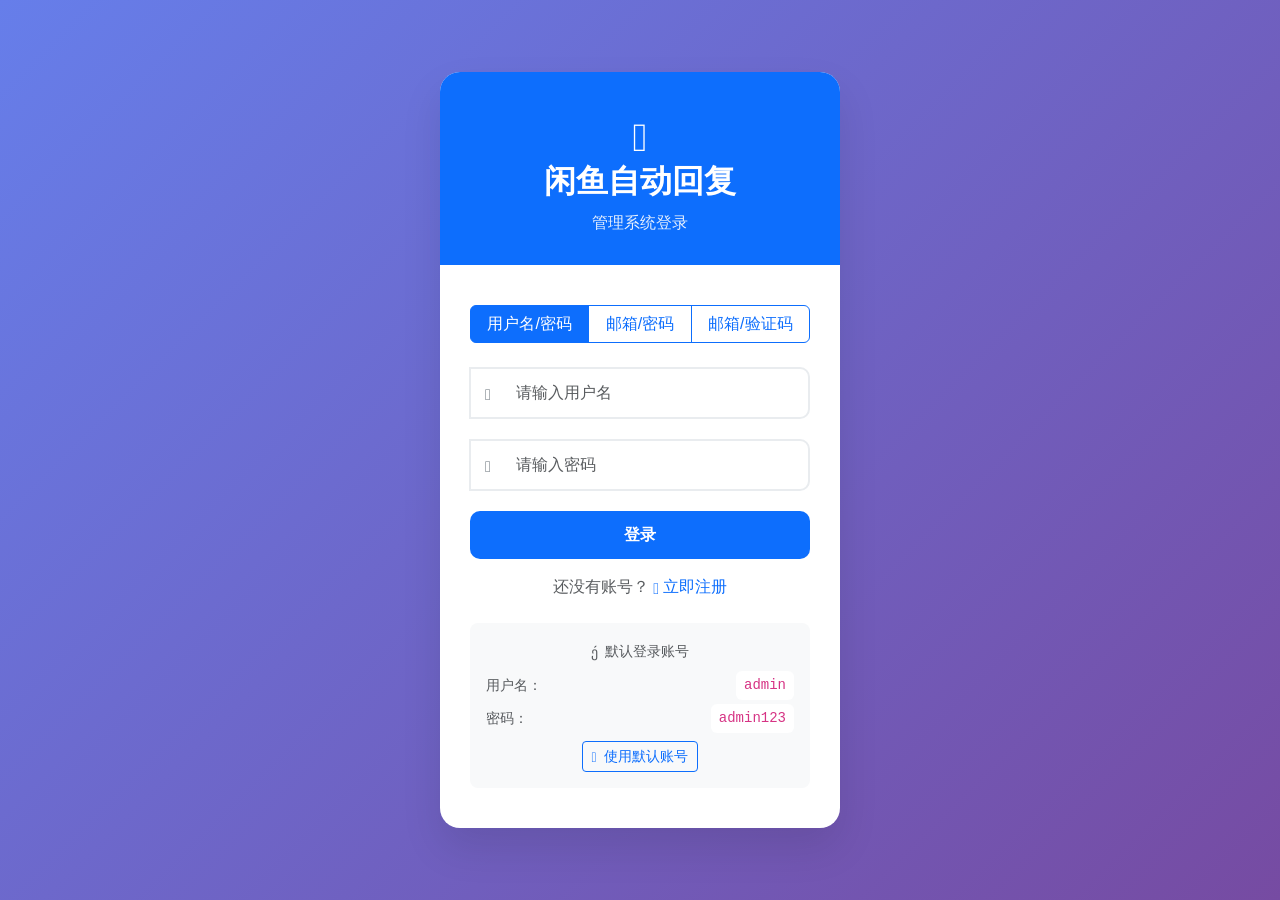
==== static/login.html @ e3ad2440 "安全加固 + 一键部署完善" ====
<!DOCTYPE html>
<html lang="zh-CN">
<head>
  <meta charset="UTF-8">
  <meta name="viewport" content="width=device-width, initial-scale=1.0">
  <title>登录 - 闲鱼自动回复管理系统</title>
  <link rel="stylesheet" href="/static/lib/bootstrap/bootstrap.min.css">
  <link rel="stylesheet" href="/static/lib/bootstrap-icons/bootstrap-icons.css">
  <style>
    :root {
      --primary-color: #0d6efd;
      --secondary-color: #6c757d;
      --success-color: #198754;
      --danger-color: #dc3545;
    }
    
    body {
      font-family: 'Segoe UI', Tahoma, Geneva, Verdana, sans-serif;
      background: linear-gradient(135deg, #667eea 0%, #764ba2 100%);
      min-height: 100vh;
      display: flex;
      align-items: center;
      justify-content: center;
    }
    
    .login-container {
      background: white;
      border-radius: 20px;
      box-shadow: 0 20px 40px rgba(0,0,0,0.1);
      overflow: hidden;
      width: 100%;
      max-width: 400px;
    }
    
    .login-header {
      background: var(--primary-color);
      color: white;
      padding: 30px;
      text-align: center;
    }
    
    .login-header h2 {
      margin: 0;
      font-weight: 600;
    }
    
    .login-header p {
      margin: 10px 0 0 0;
      opacity: 0.9;
    }
    
    .login-body {
      padding: 40px 30px;
    }
    
    .form-control {
      border-radius: 10px;
      border: 2px solid #e9ecef;
      padding: 12px 15px;
      font-size: 16px;
      transition: all 0.3s ease;
    }
    
    .form-control:focus {
      border-color: var(--primary-color);
      box-shadow: 0 0 0 0.25rem rgba(13, 110, 253, 0.25);
    }
    
    .btn-login {
      background: var(--primary-color);
      border: none;
      border-radius: 10px;
      padding: 12px;
      font-size: 16px;
      font-weight: 600;
      width: 100%;
      transition: all 0.3s ease;
    }
    
    .btn-login:hover {
      background: #0b5ed7;
      transform: translateY(-2px);
    }
    
    .input-group {
      position: relative;
      margin-bottom: 20px;
    }
    
    .input-group i {
      position: absolute;
      left: 15px;
      top: 50%;
      transform: translateY(-50%);
      color: var(--secondary-color);
      z-index: 10;
    }
    
    .input-group .form-control {
      padding-left: 45px;
    }
    
    .alert {
      border-radius: 10px;
      border: none;
    }
    
    .loading {
      display: none;
    }
    
    .loading.show {
      display: inline-block;
    }
  </style>
</head>
<body>
  <div class="login-container">
    <div class="login-header">
      <i class="bi bi-chat-dots-fill fs-1 mb-3"></i>
      <h2>闲鱼自动回复</h2>
      <p>管理系统登录</p>
    </div>
    
    <div class="login-body">
      <!-- 登录方式选择 -->
      <div class="login-tabs mb-4">
        <div class="btn-group w-100" role="group">
          <input type="radio" class="btn-check" name="loginType" id="usernameLogin" value="username" checked>
          <label class="btn btn-outline-primary" for="usernameLogin">用户名/密码</label>

          <input type="radio" class="btn-check" name="loginType" id="emailPasswordLogin" value="email-password">
          <label class="btn btn-outline-primary" for="emailPasswordLogin">邮箱/密码</label>

          <input type="radio" class="btn-check" name="loginType" id="emailCodeLogin" value="email-code">
          <label class="btn btn-outline-primary" for="emailCodeLogin">邮箱/验证码</label>
        </div>
      </div>

      <form id="loginForm">
        <!-- 用户名/密码登录 -->
        <div id="usernameLoginForm" class="login-form-section">
          <div class="input-group">
            <i class="bi bi-person-fill"></i>
            <input type="text" class="form-control" id="username" placeholder="请输入用户名">
          </div>

          <div class="input-group">
            <i class="bi bi-lock-fill"></i>
            <input type="password" class="form-control" id="password" placeholder="请输入密码">
          </div>
        </div>

        <!-- 邮箱/密码登录 -->
        <div id="emailPasswordLoginForm" class="login-form-section" style="display: none;">
          <div class="input-group">
            <i class="bi bi-envelope-fill"></i>
            <input type="email" class="form-control" id="emailForPassword" placeholder="请输入邮箱地址">
          </div>

          <div class="input-group">
            <i class="bi bi-lock-fill"></i>
            <input type="password" class="form-control" id="emailPassword" placeholder="请输入密码">
          </div>
        </div>

        <!-- 邮箱/验证码登录 -->
        <div id="emailCodeLoginForm" class="login-form-section" style="display: none;">
          <div class="input-group">
            <i class="bi bi-envelope-fill"></i>
            <input type="email" class="form-control" id="emailForCode" placeholder="请输入邮箱地址">
          </div>

          <!-- 图形验证码 -->
          <div class="mb-3">
            <label class="form-label">图形验证码</label>
            <div class="row g-2">
              <div class="col-7">
                <input type="text" class="form-control" id="captchaCode" placeholder="输入4位验证码" maxlength="4">
              </div>
              <div class="col-5">
                <div class="captcha-container" style="position: relative;">
                  <img id="captchaImage" src="" alt="图形验证码"
                       style="width: 100%; height: 38px; border: 1px solid #ddd; border-radius: 5px; cursor: pointer;"
                       onclick="refreshCaptcha()">
                  <div id="captchaLoading" class="text-center" style="display: none; position: absolute; top: 50%; left: 50%; transform: translate(-50%, -50%);">
                    <div class="spinner-border spinner-border-sm" role="status"></div>
                  </div>
                </div>
              </div>
            </div>
            <div class="form-text">
              <span id="captchaStatus">请输入图形验证码，点击图片可刷新</span>
            </div>
          </div>

          <!-- 邮箱验证码 -->
          <div class="input-group">
            <input type="text" class="form-control" id="verificationCode" placeholder="输入6位验证码" maxlength="6">
            <button type="button" class="btn btn-outline-secondary" id="sendCodeBtn" onclick="sendVerificationCode()" disabled>
              发送验证码
            </button>
          </div>
          <div class="form-text mb-3">
            <span id="codeStatus">请先验证图形验证码</span>
          </div>
        </div>

        <div id="errorAlert" class="alert alert-danger d-none" role="alert">
          <i class="bi bi-exclamation-triangle-fill me-2"></i>
          <span id="errorMessage"></span>
        </div>

        <button type="submit" class="btn btn-primary btn-login">
          <span class="loading spinner-border spinner-border-sm me-2" role="status"></span>
          <span id="loginText">登录</span>
        </button>
      </form>

      <!-- 注册链接 -->
      <div id="registerSection" class="text-center mt-3">
        <span class="text-muted">还没有账号？</span>
        <a href="/register.html" class="text-decoration-none">
          <i class="bi bi-person-plus me-1"></i>立即注册
        </a>
      </div>

      <!-- 默认账号提示 -->
      <div id="defaultLoginInfo" class="mt-4 p-3 bg-light rounded-3">
        <div class="text-center">
          <small class="text-muted">
            <i class="bi bi-info-circle me-1"></i>
            默认登录账号
          </small>
        </div>
        <div class="mt-2">
          <div class="d-flex justify-content-between align-items-center mb-1">
            <small class="text-muted">用户名：</small>
            <code class="bg-white px-2 py-1 rounded">admin</code>
          </div>
          <div class="d-flex justify-content-between align-items-center">
            <small class="text-muted">密码：</small>
            <code class="bg-white px-2 py-1 rounded">admin123</code>
          </div>
        </div>
        <div class="text-center mt-2">
          <button type="button" class="btn btn-sm btn-outline-primary" onclick="fillDefaultCredentials()">
            <i class="bi bi-arrow-down-circle me-1"></i>
            使用默认账号
          </button>
        </div>
      </div>

    </div>
  </div>

  <script src="/static/lib/bootstrap/bootstrap.bundle.min.js"></script>
  <script>
    const loginForm = document.getElementById('loginForm');
    const errorAlert = document.getElementById('errorAlert');
    const errorMessage = document.getElementById('errorMessage');
    const loading = document.querySelector('.loading');
    const loginText = document.getElementById('loginText');
    
    function showError(message) {
      errorMessage.textContent = message;
      errorAlert.classList.remove('d-none');
    }
    
    function hideError() {
      errorAlert.classList.add('d-none');
    }
    
    function setLoading(isLoading) {
      if (isLoading) {
        loading.classList.add('show');
        loginText.textContent = '登录中...';
        loginForm.querySelector('button').disabled = true;
      } else {
        loading.classList.remove('show');
        loginText.textContent = '登录';
        loginForm.querySelector('button').disabled = false;
      }
    }

    // 填充默认登录凭据
    function fillDefaultCredentials() {
      document.getElementById('username').value = 'admin';
      document.getElementById('password').value = 'admin123';
      hideError();

      // 添加一个小动画效果
      const usernameInput = document.getElementById('username');
      const passwordInput = document.getElementById('password');

      usernameInput.style.backgroundColor = '#e3f2fd';
      passwordInput.style.backgroundColor = '#e3f2fd';

      setTimeout(() => {
        usernameInput.style.backgroundColor = '';
        passwordInput.style.backgroundColor = '';
      }, 1000);
    }
    
    loginForm.addEventListener('submit', async (e) => {
      e.preventDefault();
      hideError();
      setLoading(true);

      const loginType = document.querySelector('input[name="loginType"]:checked').value;
      let loginData = {};

      try {
        if (loginType === 'username') {
          const username = document.getElementById('username').value;
          const password = document.getElementById('password').value;

          if (!username || !password) {
            showError('请输入用户名和密码');
            return;
          }

          loginData = { username, password };
        } else if (loginType === 'email-password') {
          const email = document.getElementById('emailForPassword').value;
          const password = document.getElementById('emailPassword').value;

          if (!email || !password) {
            showError('请输入邮箱和密码');
            return;
          }

          if (!validateEmail(email)) {
            showError('请输入有效的邮箱地址');
            return;
          }

          loginData = { email, password };
        } else if (loginType === 'email-code') {
          const email = document.getElementById('emailForCode').value;
          const verificationCode = document.getElementById('verificationCode').value;

          if (!captchaVerified) {
            showError('请先验证图形验证码');
            return;
          }

          if (!email) {
            showError('请输入邮箱地址');
            return;
          }

          if (!validateEmail(email)) {
            showError('请输入有效的邮箱地址');
            return;
          }

          if (!verificationCode || verificationCode.length !== 6) {
            showError('请输入6位验证码');
            return;
          }

          loginData = { email, verification_code: verificationCode };
        }

        const response = await fetch('/login', {
          method: 'POST',
          headers: {
            'Content-Type': 'application/json',
          },
          body: JSON.stringify(loginData)
        });

        const result = await response.json();

        if (result.success) {
          // 保存token到localStorage
          localStorage.setItem('auth_token', result.token);

          // 保存用户信息到localStorage
          const userInfo = {
            user_id: result.user_id,
            username: result.username,
            is_admin: result.is_admin
          };
          localStorage.setItem('user_info', JSON.stringify(userInfo));

          // 检查是否有重定向URL
          const redirectUrl = localStorage.getItem('redirectAfterLogin');
          if (redirectUrl) {
            // 清除重定向URL
            localStorage.removeItem('redirectAfterLogin');
            // 跳转到原来的页面
            window.location.href = redirectUrl;
          } else {
            // 默认跳转到管理页面
            window.location.href = '/admin';
          }
        } else {
          showError(result.message);
        }
      } catch (error) {
        showError('登录失败，请检查网络连接');
      } finally {
        setLoading(false);
      }
    });
    
    // 检查是否已经登录
    const token = localStorage.getItem('auth_token');
    if (token) {
      // 验证token是否有效
      fetch('/verify', {
        headers: {
          'Authorization': `Bearer ${token}`
        }
      })
      .then(response => response.json())
      .then(result => {
        if (result.authenticated) {
          window.location.href = '/admin';
        }
      })
      .catch(() => {
        // token无效，清除
        localStorage.removeItem('auth_token');
      });
    }

    // 登录方式切换相关变量
    let captchaVerified = false;
    let countdownTimer = null;
    let countdownSeconds = 0;
    let sessionId = generateSessionId();

    // 生成会话ID
    function generateSessionId() {
      return 'session_' + Math.random().toString(36).substr(2, 9) + '_' + Date.now();
    }

    // 登录方式切换
    function switchLoginType() {
      const loginType = document.querySelector('input[name="loginType"]:checked').value;

      // 隐藏所有表单
      document.querySelectorAll('.login-form-section').forEach(section => {
        section.style.display = 'none';
      });

      // 显示对应表单
      if (loginType === 'username') {
        document.getElementById('usernameLoginForm').style.display = 'block';
      } else if (loginType === 'email-password') {
        document.getElementById('emailPasswordLoginForm').style.display = 'block';
      } else if (loginType === 'email-code') {
        document.getElementById('emailCodeLoginForm').style.display = 'block';
        // 每次切换到邮箱验证码登录时都加载验证码
        loadCaptcha();
      }

      hideError();
    }

    // 加载图形验证码
    async function loadCaptcha() {
      const captchaImage = document.getElementById('captchaImage');
      const captchaLoading = document.getElementById('captchaLoading');
      const captchaStatus = document.getElementById('captchaStatus');

      captchaLoading.style.display = 'block';
      captchaImage.style.display = 'none';

      try {
        const response = await fetch('/generate-captcha', {
          method: 'POST',
          headers: {
            'Content-Type': 'application/json'
          },
          body: JSON.stringify({ session_id: sessionId })
        });

        const result = await response.json();

        if (result.success) {
          captchaImage.src = result.captcha_image;
          captchaStatus.textContent = '请输入图形验证码，点击图片可刷新';
          captchaVerified = false;
          updateSendCodeButton();
        } else {
          captchaStatus.textContent = '图形验证码加载失败，请刷新页面重试';
        }
      } catch (error) {
        console.error('加载图形验证码失败:', error);
        captchaStatus.textContent = '图形验证码加载失败，请检查网络连接';
      } finally {
        captchaLoading.style.display = 'none';
        captchaImage.style.display = 'block';
      }
    }

    // 刷新图形验证码
    function refreshCaptcha() {
      loadCaptcha();
    }

    // 验证图形验证码
    async function verifyCaptcha() {
      const captchaCode = document.getElementById('captchaCode').value.trim();
      const captchaStatus = document.getElementById('captchaStatus');

      if (!captchaCode) {
        captchaStatus.textContent = '请输入图形验证码';
        captchaVerified = false;
        updateSendCodeButton();
        return;
      }

      try {
        const response = await fetch('/verify-captcha', {
          method: 'POST',
          headers: {
            'Content-Type': 'application/json'
          },
          body: JSON.stringify({
            session_id: sessionId,
            captcha_code: captchaCode
          })
        });

        const result = await response.json();

        if (result.success) {
          captchaStatus.innerHTML = '<span style="color: green;">✓ 图形验证码验证成功</span>';
          captchaVerified = true;
        } else {
          captchaStatus.innerHTML = '<span style="color: red;">✗ 图形验证码错误，请重新输入</span>';
          captchaVerified = false;
          refreshCaptcha(); // 自动刷新验证码
        }

        updateSendCodeButton();

      } catch (error) {
        console.error('验证图形验证码失败:', error);
        captchaStatus.innerHTML = '<span style="color: red;">验证失败，请检查网络连接</span>';
        captchaVerified = false;
        updateSendCodeButton();
      }
    }

    // 更新发送验证码按钮状态
    function updateSendCodeButton() {
      const sendCodeBtn = document.getElementById('sendCodeBtn');
      const email = document.getElementById('emailForCode').value.trim();
      const codeStatus = document.getElementById('codeStatus');

      if (captchaVerified && email && validateEmail(email)) {
        sendCodeBtn.disabled = false;
        codeStatus.textContent = '图形验证码已验证，可以发送邮箱验证码';
      } else {
        sendCodeBtn.disabled = true;
        if (!captchaVerified) {
          codeStatus.textContent = '请先验证图形验证码';
        } else if (!email) {
          codeStatus.textContent = '请先输入邮箱地址';
        } else if (!validateEmail(email)) {
          codeStatus.textContent = '请输入有效的邮箱地址';
        }
      }
    }

    // 邮箱格式验证
    function validateEmail(email) {
      const emailRegex = /^[^\s@]+@[^\s@]+\.[^\s@]+$/;
      return emailRegex.test(email);
    }

    // 开始倒计时
    function startCountdown() {
      countdownSeconds = 60;
      const sendCodeBtn = document.getElementById('sendCodeBtn');
      const codeStatus = document.getElementById('codeStatus');

      sendCodeBtn.disabled = true;

      countdownTimer = setInterval(() => {
        countdownSeconds--;
        sendCodeBtn.textContent = `重新发送 (${countdownSeconds}s)`;
        codeStatus.innerHTML = `<span class="countdown">验证码已发送，${countdownSeconds}秒后可重新发送</span>`;

        if (countdownSeconds <= 0) {
          clearInterval(countdownTimer);
          sendCodeBtn.disabled = false;
          sendCodeBtn.textContent = '发送验证码';
          codeStatus.textContent = '可以重新发送验证码';
        }
      }, 1000);
    }

    // 发送邮箱验证码
    async function sendVerificationCode() {
      const email = document.getElementById('emailForCode').value.trim();

      if (!captchaVerified) {
        showError('请先验证图形验证码');
        return;
      }

      if (!email) {
        showError('请先输入邮箱地址');
        return;
      }

      if (!validateEmail(email)) {
        showError('请输入有效的邮箱地址');
        return;
      }

      try {
        const response = await fetch('/send-verification-code', {
          method: 'POST',
          headers: {
            'Content-Type': 'application/json'
          },
          body: JSON.stringify({
            email: email,
            type: 'login',
            session_id: sessionId
          })
        });

        const result = await response.json();

        if (result.success) {
          startCountdown();
        } else {
          showError(result.message);
        }
      } catch (error) {
        console.error('发送验证码失败:', error);
        showError('发送验证码失败，请检查网络连接');
      }
    }

    // 检查注册状态
    async function checkRegistrationStatus() {
      try {
        const response = await fetch('/registration-status');
        if (response.ok) {
          const data = await response.json();
          const registerSection = document.getElementById('registerSection');
          if (registerSection) {
            registerSection.style.display = data.enabled ? 'block' : 'none';
          }
        }
      } catch (error) {
        console.error('检查注册状态失败:', error);
        // 出错时默认显示注册链接
      }
    }

    // 检查默认登录信息显示状态
    async function checkLoginInfoStatus() {
      try {
        const response = await fetch('/login-info-status');
        const result = await response.json();

        const defaultLoginInfo = document.getElementById('defaultLoginInfo');
        if (result.enabled) {
          defaultLoginInfo.style.display = 'block';
        } else {
          defaultLoginInfo.style.display = 'none';
        }
      } catch (error) {
        console.error('检查登录信息显示状态失败:', error);
        // 出错时默认显示
        document.getElementById('defaultLoginInfo').style.display = 'block';
      }
    }

    // 事件监听器
    document.addEventListener('DOMContentLoaded', function() {
      // 检查注册状态
      checkRegistrationStatus();

      // 检查默认登录信息显示状态
      checkLoginInfoStatus();

      // 登录方式切换
      document.querySelectorAll('input[name="loginType"]').forEach(radio => {
        radio.addEventListener('change', switchLoginType);
      });

      // 图形验证码输入框事件
      const captchaCodeInput = document.getElementById('captchaCode');
      if (captchaCodeInput) {
        captchaCodeInput.addEventListener('input', function() {
          if (this.value.length === 4) {
            verifyCaptcha();
          } else {
            captchaVerified = false;
            updateSendCodeButton();
            document.getElementById('captchaStatus').textContent = '请输入4位图形验证码';
          }
        });
      }

      // 邮箱输入框事件
      const emailForCodeInput = document.getElementById('emailForCode');
      if (emailForCodeInput) {
        emailForCodeInput.addEventListener('input', updateSendCodeButton);
      }
    });
  </script>
</body>
</html>
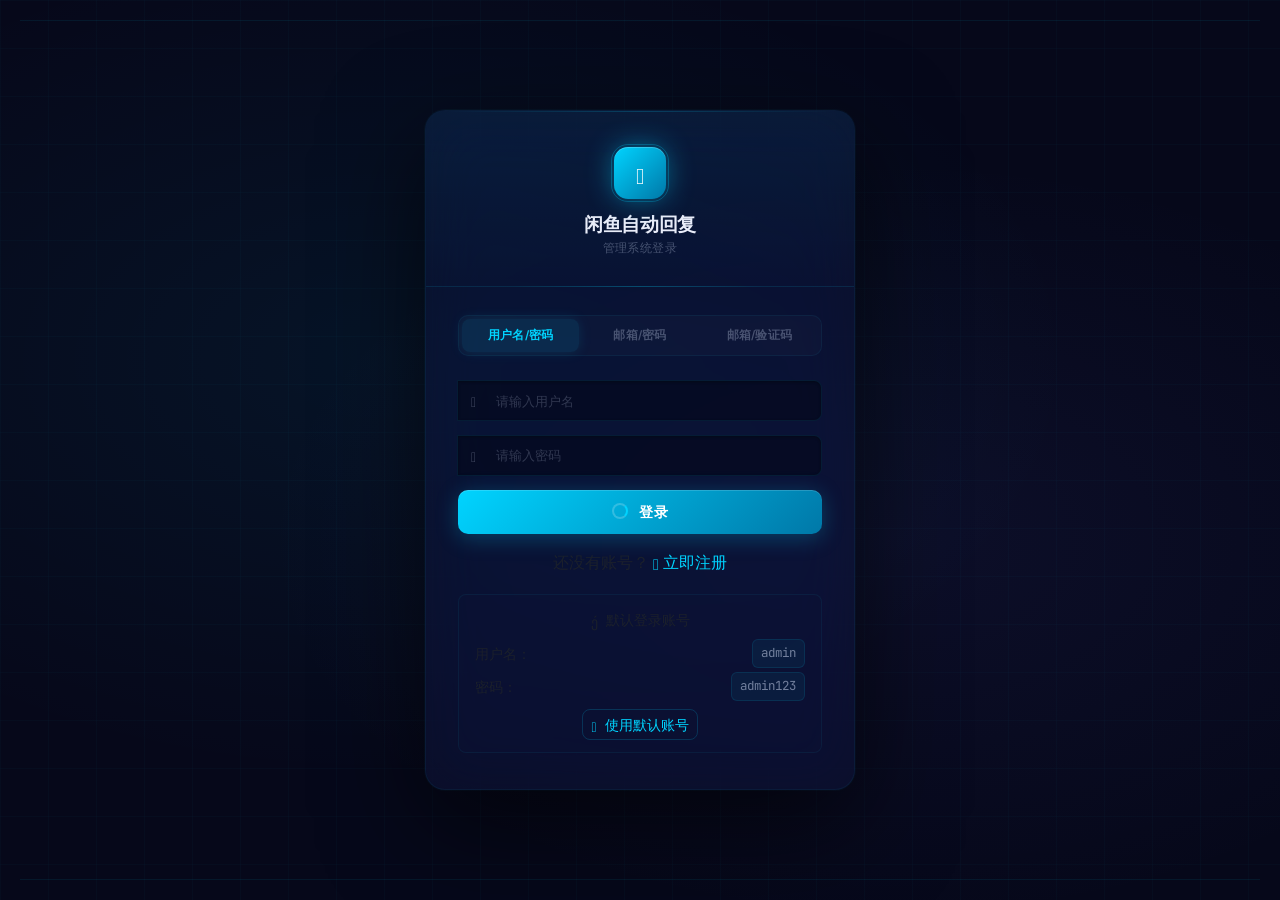
==== commit 398a677d: "feat: comprehensive Docker deployment tutorial + brand-new AI reply features - NEW: Per-category rep" ====
--- a/static/login.html
+++ b/static/login.html
@@ -7,117 +7,386 @@
   <link rel="stylesheet" href="/static/lib/bootstrap/bootstrap.min.css">
   <link rel="stylesheet" href="/static/lib/bootstrap-icons/bootstrap-icons.css">
   <style>
+    @import url('https://fonts.googleapis.com/css2?family=Inter:wght@300;400;500;600;700;800;900&family=JetBrains+Mono:wght@400;500;600&display=swap');
+
+    * { box-sizing: border-box; }
+
     :root {
-      --primary-color: #0d6efd;
-      --secondary-color: #6c757d;
-      --success-color: #198754;
-      --danger-color: #dc3545;
-    }
-    
+      --bg-deepest: #06081a;
+      --bg-surface: #0f1535;
+      --bg-card: rgba(15, 21, 53, 0.55);
+      --accent: #00d4ff;
+      --accent-end: #0078a8;
+      --accent-glow: rgba(0, 212, 255, 0.25);
+      --accent-glow-strong: rgba(0, 212, 255, 0.45);
+      --border-subtle: rgba(0, 212, 255, 0.06);
+      --border-glow: rgba(0, 212, 255, 0.18);
+      --text-primary: #e8ecf8;
+      --text-secondary: rgba(200, 210, 235, 0.55);
+      --text-muted: rgba(200, 210, 235, 0.32);
+      --danger: #f87171;
+      --success: #2dd4bf;
+      --ease-spring: cubic-bezier(0.16, 1, 0.3, 1);
+    }
+
     body {
-      font-family: 'Segoe UI', Tahoma, Geneva, Verdana, sans-serif;
-      background: linear-gradient(135deg, #667eea 0%, #764ba2 100%);
+      font-family: 'Inter', -apple-system, BlinkMacSystemFont, sans-serif;
+      margin: 0;
       min-height: 100vh;
       display: flex;
       align-items: center;
       justify-content: center;
-    }
-    
+      background: var(--bg-deepest);
+      background-image:
+        radial-gradient(ellipse at 30% 40%, rgba(0, 212, 255, 0.06) 0%, transparent 55%),
+        radial-gradient(ellipse at 70% 60%, rgba(99, 102, 241, 0.07) 0%, transparent 50%),
+        linear-gradient(rgba(0, 212, 255, 0.025) 1px, transparent 1px),
+        linear-gradient(90deg, rgba(0, 212, 255, 0.025) 1px, transparent 1px);
+      background-size: 100% 100%, 100% 100%, 48px 48px, 48px 48px;
+      -webkit-font-smoothing: antialiased;
+    }
+
+    /* ❖ HUD 角落十字标记 ❖ */
+    body::before {
+      content: '';
+      position: fixed;
+      inset: 20px;
+      pointer-events: none;
+      z-index: 0;
+      border-top: 1px solid rgba(0, 212, 255, 0.08);
+      border-bottom: 1px solid rgba(0, 212, 255, 0.08);
+    }
+
+    /* ── 登录卡片 — 玻璃拟态 ── */
     .login-container {
-      background: white;
+      width: 100%;
+      max-width: 430px;
+      background: var(--bg-card);
+      backdrop-filter: blur(28px) saturate(1.6);
+      -webkit-backdrop-filter: blur(28px) saturate(1.6);
+      border: 1px solid var(--border-subtle);
       border-radius: 20px;
-      box-shadow: 0 20px 40px rgba(0,0,0,0.1);
+      box-shadow:
+        0 32px 100px rgba(0, 0, 0, 0.6),
+        0 0 0 1px rgba(0, 212, 255, 0.04);
       overflow: hidden;
-      width: 100%;
-      max-width: 400px;
-    }
-    
+      position: relative;
+      z-index: 1;
+      animation: fadeUp 0.5s var(--ease-spring);
+    }
+
+    @keyframes fadeUp {
+      from { opacity: 0; transform: translateY(20px); }
+      to   { opacity: 1; transform: translateY(0); }
+    }
+
+    /* 顶部发光条 */
+    .login-container::before {
+      content: '';
+      position: absolute;
+      top: 0; left: 5%; right: 5%;
+      height: 1px;
+      background: linear-gradient(90deg,
+        transparent, rgba(0, 212, 255, 0.2), transparent);
+      z-index: 2;
+    }
+
+    /* ── 头部 — 品牌标识 ── */
     .login-header {
-      background: var(--primary-color);
-      color: white;
-      padding: 30px;
+      padding: 2.25rem 2rem 1.75rem;
       text-align: center;
-    }
-    
+      background: linear-gradient(180deg, rgba(0, 212, 255, 0.06), transparent);
+      border-bottom: 1px solid var(--border-subtle);
+      position: relative;
+    }
+
+    .login-header::after {
+      content: '';
+      position: absolute;
+      bottom: -1px;
+      left: 20%;
+      right: 20%;
+      height: 1px;
+      background: linear-gradient(90deg,
+        transparent, rgba(0, 212, 255, 0.2), transparent);
+    }
+
+    .login-header .brand-icon {
+      width: 52px;
+      height: 52px;
+      border-radius: 14px;
+      background: linear-gradient(135deg, var(--accent), var(--accent-end));
+      display: inline-flex;
+      align-items: center;
+      justify-content: center;
+      font-size: 1.4rem;
+      color: #fff;
+      margin-bottom: 0.85rem;
+      box-shadow: 0 0 28px var(--accent-glow-strong), inset 0 1px 0 rgba(255,255,255,0.2);
+      position: relative;
+    }
+
+    .login-header .brand-icon::after {
+      content: '';
+      position: absolute;
+      inset: -3px;
+      border-radius: 17px;
+      border: 1px solid rgba(0, 212, 255, 0.25);
+      animation: glowPulse 3s ease-in-out infinite;
+    }
+
+    @keyframes glowPulse {
+      0%, 100% { opacity: 0.5; }
+      50%      { opacity: 1; }
+    }
+
     .login-header h2 {
       margin: 0;
+      font-size: 1.2rem;
+      font-weight: 700;
+      color: var(--text-primary);
+      letter-spacing: -0.02em;
+    }
+
+    .login-header p {
+      margin: 0.2rem 0 0;
+      font-size: 0.78rem;
+      color: var(--text-muted);
+      font-family: 'JetBrains Mono', 'Fira Code', monospace;
+      letter-spacing: 0.04em;
+    }
+
+    /* ── 登录体 ── */
+    .login-body {
+      padding: 1.75rem 2rem 2.25rem;
+    }
+
+    /* ── 登录方式 Tab ── */
+    .login-tabs .btn-group {
+      display: flex;
+      gap: 3px;
+      background: rgba(255, 255, 255, 0.02);
+      border-radius: 10px;
+      padding: 3px;
+      border: 1px solid var(--border-subtle);
+    }
+
+    .login-tabs .btn {
+      flex: 1;
+      border: none;
+      border-radius: 8px !important;
+      padding: 0.5rem 0.55rem;
+      font-size: 0.72rem;
       font-weight: 600;
-    }
-    
-    .login-header p {
-      margin: 10px 0 0 0;
-      opacity: 0.9;
-    }
-    
-    .login-body {
-      padding: 40px 30px;
-    }
-    
+      color: var(--text-muted);
+      background: transparent;
+      transition: all 0.2s var(--ease-spring);
+      letter-spacing: 0.02em;
+    }
+
+    .login-tabs .btn-check:checked + .btn {
+      background: rgba(0, 212, 255, 0.1);
+      color: var(--accent);
+      box-shadow: 0 0 14px rgba(0, 212, 255, 0.12);
+    }
+
+    /* ── 输入框 ── */
+    .input-group {
+      position: relative;
+      margin-bottom: 0.85rem;
+    }
+
+    .input-group i {
+      position: absolute;
+      left: 13px;
+      top: 50%;
+      transform: translateY(-50%);
+      color: var(--text-muted);
+      z-index: 10;
+      font-size: 0.88rem;
+      transition: color 0.2s ease;
+    }
+
+    .input-group:focus-within i {
+      color: var(--accent);
+    }
+
+    .input-group .form-control {
+      padding-left: 38px;
+    }
+
     .form-control {
-      border-radius: 10px;
-      border: 2px solid #e9ecef;
-      padding: 12px 15px;
-      font-size: 16px;
-      transition: all 0.3s ease;
-    }
-    
+      background: rgba(5, 8, 22, 0.55);
+      border: 1px solid rgba(0, 212, 255, 0.08);
+      border-radius: 8px;
+      padding: 0.6rem 0.85rem;
+      font-size: 0.84rem;
+      font-family: inherit;
+      color: var(--text-primary);
+      width: 100%;
+      transition: all 0.22s var(--ease-spring);
+      box-shadow: inset 0 1px 3px rgba(0, 0, 0, 0.3);
+    }
+
     .form-control:focus {
-      border-color: var(--primary-color);
-      box-shadow: 0 0 0 0.25rem rgba(13, 110, 253, 0.25);
-    }
-    
+      outline: none;
+      border-color: var(--accent);
+      box-shadow:
+        inset 0 1px 3px rgba(0, 0, 0, 0.3),
+        0 0 0 3px rgba(0, 212, 255, 0.08),
+        0 0 16px rgba(0, 212, 255, 0.06);
+    }
+
+    .form-control::placeholder {
+      color: rgba(200, 210, 235, 0.22);
+    }
+
+    /* ── 登录按钮 ── */
     .btn-login {
-      background: var(--primary-color);
+      background: linear-gradient(135deg, var(--accent), var(--accent-end));
       border: none;
       border-radius: 10px;
-      padding: 12px;
-      font-size: 16px;
-      font-weight: 600;
+      padding: 0.72rem;
+      font-size: 0.9rem;
+      font-weight: 700;
       width: 100%;
-      transition: all 0.3s ease;
-    }
-    
+      color: #fff;
+      cursor: pointer;
+      transition: all 0.25s var(--ease-spring);
+      box-shadow: 0 4px 22px var(--accent-glow), inset 0 1px 0 rgba(255,255,255,0.15);
+      letter-spacing: 0.02em;
+      position: relative;
+      overflow: hidden;
+    }
+
     .btn-login:hover {
-      background: #0b5ed7;
-      transform: translateY(-2px);
-    }
-    
-    .input-group {
-      position: relative;
-      margin-bottom: 20px;
-    }
-    
-    .input-group i {
+      box-shadow: 0 6px 32px var(--accent-glow-strong), inset 0 1px 0 rgba(255,255,255,0.2);
+      transform: translateY(-1px) scale(1.01);
+    }
+
+    .btn-login:active {
+      transform: scale(0.98);
+    }
+
+    .btn-login::after {
+      content: '';
       position: absolute;
-      left: 15px;
-      top: 50%;
-      transform: translateY(-50%);
-      color: var(--secondary-color);
-      z-index: 10;
-    }
-    
-    .input-group .form-control {
-      padding-left: 45px;
-    }
-    
+      top: 0; left: -100%;
+      width: 100%; height: 100%;
+      background: linear-gradient(90deg, transparent, rgba(255,255,255,0.1), transparent);
+      transition: left 0.5s;
+    }
+
+    .btn-login:hover::after {
+      left: 100%;
+    }
+
+    /* ── 错误提示 ── */
     .alert {
+      border-radius: 8px;
+      font-size: 0.8rem;
+      border: 1px solid transparent;
+      padding: 0.6rem 0.85rem;
+      margin-bottom: 0.75rem;
+    }
+
+    .alert-danger {
+      background: rgba(248, 113, 113, 0.08);
+      border-color: rgba(248, 113, 113, 0.15);
+      color: var(--danger);
+    }
+
+    /* ── 表单辅助文字 ── */
+    .form-text, #captchaStatus, #codeStatus {
+      font-size: 0.72rem;
+      color: var(--text-muted);
+    }
+
+    /* ── 默认登录信息 ── */
+    #defaultLoginInfo {
+      background: rgba(15, 21, 53, 0.3) !important;
+      border: 1px solid var(--border-subtle);
       border-radius: 10px;
-      border: none;
-    }
-    
-    .loading {
-      display: none;
-    }
-    
-    .loading.show {
-      display: inline-block;
+      padding: 0.75rem 1rem !important;
+      margin-top: 1.25rem !important;
+    }
+
+    #defaultLoginInfo code {
+      background: rgba(0, 212, 255, 0.06) !important;
+      border: 1px solid rgba(0, 212, 255, 0.1);
+      padding: 2px 8px;
+      border-radius: 4px;
+      font-size: 0.78rem;
+      color: var(--text-secondary);
+      font-family: 'JetBrains Mono', 'Fira Code', monospace;
+    }
+
+    /* ── 注册链接 ── */
+    #registerSection a {
+      color: var(--accent);
+      font-weight: 500;
+    }
+
+    #registerSection a:hover {
+      color: #67e8f9;
+    }
+
+    /* ── 验证码 ── */
+    .captcha-container img {
+      border-color: rgba(0, 212, 255, 0.1) !important;
+      border-radius: 8px;
+    }
+
+    .btn-outline-secondary {
+      border: 1px solid var(--border-subtle);
+      color: var(--text-secondary);
+      background: var(--bg-card);
+      border-radius: 8px;
+      font-size: 0.76rem;
+      font-weight: 500;
+      transition: all 0.2s ease;
+    }
+
+    .btn-outline-secondary:hover {
+      border-color: var(--border-glow);
+      background: rgba(0, 212, 255, 0.06);
+      color: var(--text-primary);
+    }
+
+    .btn-outline-primary {
+      border: 1px solid var(--border-glow);
+      color: var(--accent);
+      background: transparent;
+      border-radius: 8px;
+      font-weight: 500;
+    }
+
+    .btn-outline-primary:hover {
+      background: rgba(0, 212, 255, 0.08);
+      color: #67e8f9;
+      border-color: var(--accent);
+      box-shadow: 0 0 12px var(--accent-glow);
+    }
+
+    /* ── 加载图标 ── */
+    .spinner-border {
+      border-color: rgba(255,255,255,0.2);
+      border-right-color: var(--accent);
+    }
+
+    /* ── 响应式 ── */
+    @media (max-width: 480px) {
+      .login-container { max-width: 95%; border-radius: 16px; }
+      .login-header { padding: 1.5rem 1.25rem 1.25rem; }
+      .login-body { padding: 1.25rem 1.25rem 1.5rem; }
+      .login-tabs .btn { font-size: 0.68rem; padding: 0.45rem 0.4rem; }
     }
   </style>
 </head>
 <body>
   <div class="login-container">
     <div class="login-header">
-      <i class="bi bi-chat-dots-fill fs-1 mb-3"></i>
+      <div class="brand-icon"><i class="bi bi-chat-dots-fill"></i></div>
       <h2>闲鱼自动回复</h2>
       <p>管理系统登录</p>
     </div>
@@ -293,12 +562,16 @@
       const usernameInput = document.getElementById('username');
       const passwordInput = document.getElementById('password');
 
-      usernameInput.style.backgroundColor = '#e3f2fd';
-      passwordInput.style.backgroundColor = '#e3f2fd';
+      usernameInput.style.borderColor = 'var(--accent)';
+      passwordInput.style.borderColor = 'var(--accent)';
+      usernameInput.style.boxShadow = '0 0 12px var(--accent-glow)';
+      passwordInput.style.boxShadow = '0 0 12px var(--accent-glow)';
 
       setTimeout(() => {
-        usernameInput.style.backgroundColor = '';
-        passwordInput.style.backgroundColor = '';
+        usernameInput.style.borderColor = '';
+        passwordInput.style.borderColor = '';
+        usernameInput.style.boxShadow = '';
+        passwordInput.style.boxShadow = '';
       }, 1000);
     }
     
@@ -530,10 +803,10 @@
         const result = await response.json();
 
         if (result.success) {
-          captchaStatus.innerHTML = '<span style="color: green;">✓ 图形验证码验证成功</span>';
+          captchaStatus.innerHTML = '<span style="color: #2dd4bf;">✓ 图形验证码验证成功</span>';
           captchaVerified = true;
         } else {
-          captchaStatus.innerHTML = '<span style="color: red;">✗ 图形验证码错误，请重新输入</span>';
+          captchaStatus.innerHTML = '<span style="color: #f87171;">✗ 图形验证码错误，请重新输入</span>';
           captchaVerified = false;
           refreshCaptcha(); // 自动刷新验证码
         }
@@ -542,7 +815,7 @@
 
       } catch (error) {
         console.error('验证图形验证码失败:', error);
-        captchaStatus.innerHTML = '<span style="color: red;">验证失败，请检查网络连接</span>';
+        captchaStatus.innerHTML = '<span style="color: #f87171;">验证失败，请检查网络连接</span>';
         captchaVerified = false;
         updateSendCodeButton();
       }
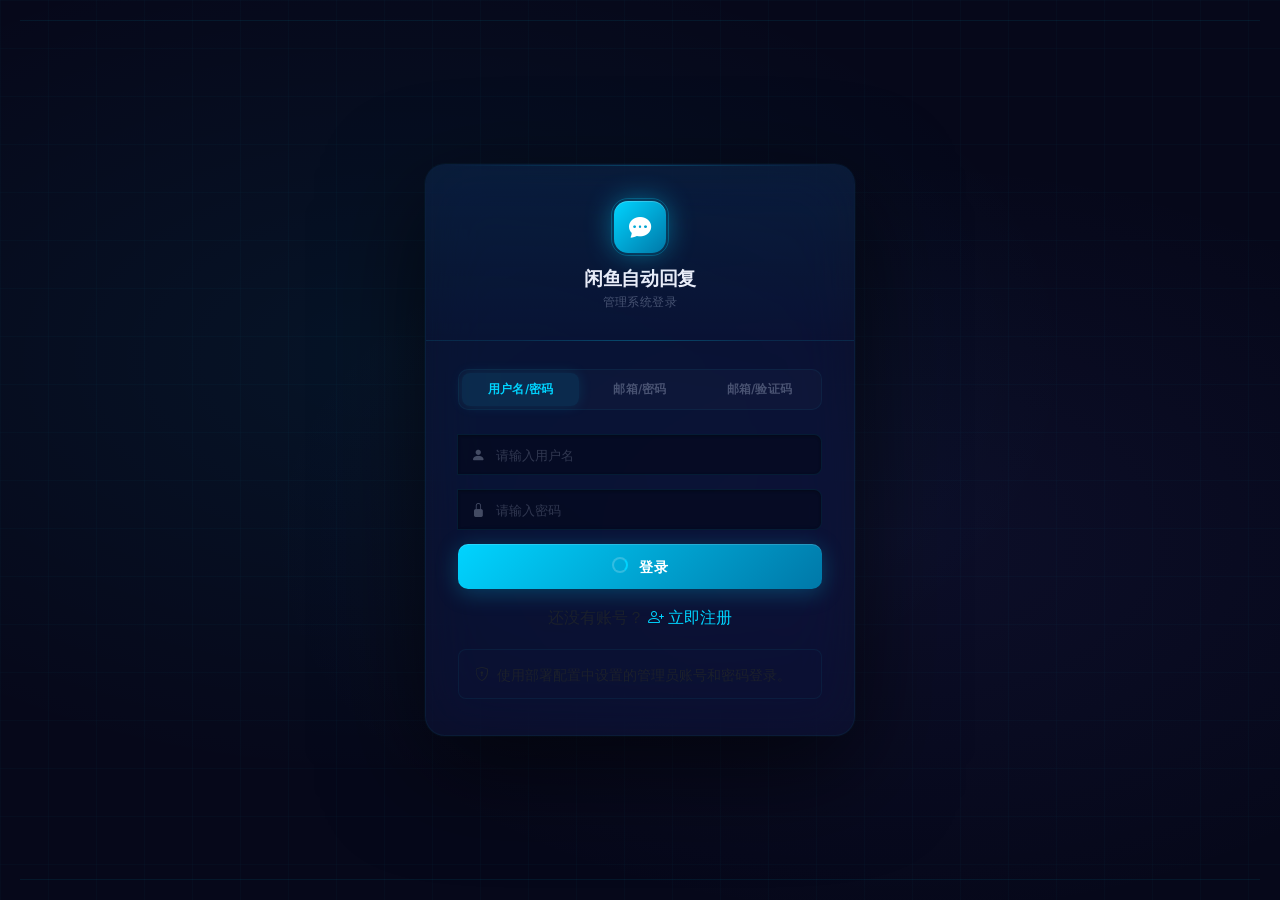
==== commit 661795cc: "v2.0.0: 生产安全与发货可靠性全面收口 核心发货状态机修复 - db v1.6: delivery_dispatches 新增 manual_required，无损迁移 v1.5 数据 - 修复" ====
--- a/static/login.html
+++ b/static/login.html
@@ -494,30 +494,11 @@
         </a>
       </div>
 
-      <!-- 默认账号提示 -->
       <div id="defaultLoginInfo" class="mt-4 p-3 bg-light rounded-3">
-        <div class="text-center">
-          <small class="text-muted">
-            <i class="bi bi-info-circle me-1"></i>
-            默认登录账号
-          </small>
-        </div>
-        <div class="mt-2">
-          <div class="d-flex justify-content-between align-items-center mb-1">
-            <small class="text-muted">用户名：</small>
-            <code class="bg-white px-2 py-1 rounded">admin</code>
-          </div>
-          <div class="d-flex justify-content-between align-items-center">
-            <small class="text-muted">密码：</small>
-            <code class="bg-white px-2 py-1 rounded">admin123</code>
-          </div>
-        </div>
-        <div class="text-center mt-2">
-          <button type="button" class="btn btn-sm btn-outline-primary" onclick="fillDefaultCredentials()">
-            <i class="bi bi-arrow-down-circle me-1"></i>
-            使用默认账号
-          </button>
-        </div>
+        <small class="text-muted">
+          <i class="bi bi-shield-lock me-1"></i>
+          使用部署配置中设置的管理员账号和密码登录。
+        </small>
       </div>
 
     </div>
@@ -552,28 +533,6 @@
       }
     }
 
-    // 填充默认登录凭据
-    function fillDefaultCredentials() {
-      document.getElementById('username').value = 'admin';
-      document.getElementById('password').value = 'admin123';
-      hideError();
-
-      // 添加一个小动画效果
-      const usernameInput = document.getElementById('username');
-      const passwordInput = document.getElementById('password');
-
-      usernameInput.style.borderColor = 'var(--accent)';
-      passwordInput.style.borderColor = 'var(--accent)';
-      usernameInput.style.boxShadow = '0 0 12px var(--accent-glow)';
-      passwordInput.style.boxShadow = '0 0 12px var(--accent-glow)';
-
-      setTimeout(() => {
-        usernameInput.style.borderColor = '';
-        passwordInput.style.borderColor = '';
-        usernameInput.style.boxShadow = '';
-        passwordInput.style.boxShadow = '';
-      }, 1000);
-    }
     
     loginForm.addEventListener('submit', async (e) => {
       e.preventDefault();
@@ -660,11 +619,9 @@
 
           // 检查是否有重定向URL
           const redirectUrl = localStorage.getItem('redirectAfterLogin');
-          if (redirectUrl) {
-            // 清除重定向URL
-            localStorage.removeItem('redirectAfterLogin');
-            // 跳转到原来的页面
-            window.location.href = redirectUrl;
+          localStorage.removeItem('redirectAfterLogin');
+          if (redirectUrl && redirectUrl.startsWith('/') && !redirectUrl.startsWith('//')) {
+            window.location.assign(redirectUrl);
           } else {
             // 默认跳转到管理页面
             window.location.href = '/admin';
@@ -708,7 +665,12 @@
 
     // 生成会话ID
     function generateSessionId() {
-      return 'session_' + Math.random().toString(36).substr(2, 9) + '_' + Date.now();
+      if (window.crypto && typeof window.crypto.randomUUID === 'function') {
+        return `session_${window.crypto.randomUUID()}`;
+      }
+      const bytes = new Uint8Array(16);
+      window.crypto.getRandomValues(bytes);
+      return `session_${Array.from(bytes, byte => byte.toString(16).padStart(2, '0')).join('')}`;
     }
 
     // 登录方式切换
@@ -803,10 +765,12 @@
         const result = await response.json();
 
         if (result.success) {
-          captchaStatus.innerHTML = '<span style="color: #2dd4bf;">✓ 图形验证码验证成功</span>';
+          captchaStatus.textContent = '图形验证码验证成功';
+          captchaStatus.style.color = '#2dd4bf';
           captchaVerified = true;
         } else {
-          captchaStatus.innerHTML = '<span style="color: #f87171;">✗ 图形验证码错误，请重新输入</span>';
+          captchaStatus.textContent = '图形验证码错误，请重新输入';
+          captchaStatus.style.color = '#f87171';
           captchaVerified = false;
           refreshCaptcha(); // 自动刷新验证码
         }
@@ -815,7 +779,8 @@
 
       } catch (error) {
         console.error('验证图形验证码失败:', error);
-        captchaStatus.innerHTML = '<span style="color: #f87171;">验证失败，请检查网络连接</span>';
+        captchaStatus.textContent = '验证失败，请检查网络连接';
+        captchaStatus.style.color = '#f87171';
         captchaVerified = false;
         updateSendCodeButton();
       }
@@ -859,7 +824,8 @@
       countdownTimer = setInterval(() => {
         countdownSeconds--;
         sendCodeBtn.textContent = `重新发送 (${countdownSeconds}s)`;
-        codeStatus.innerHTML = `<span class="countdown">验证码已发送，${countdownSeconds}秒后可重新发送</span>`;
+        codeStatus.textContent = `验证码已发送，${countdownSeconds}秒后可重新发送`;
+        codeStatus.className = 'countdown';
 
         if (countdownSeconds <= 0) {
           clearInterval(countdownTimer);
@@ -905,6 +871,7 @@
         const result = await response.json();
 
         if (result.success) {
+          captchaVerified = false;
           startCountdown();
         } else {
           showError(result.message);
